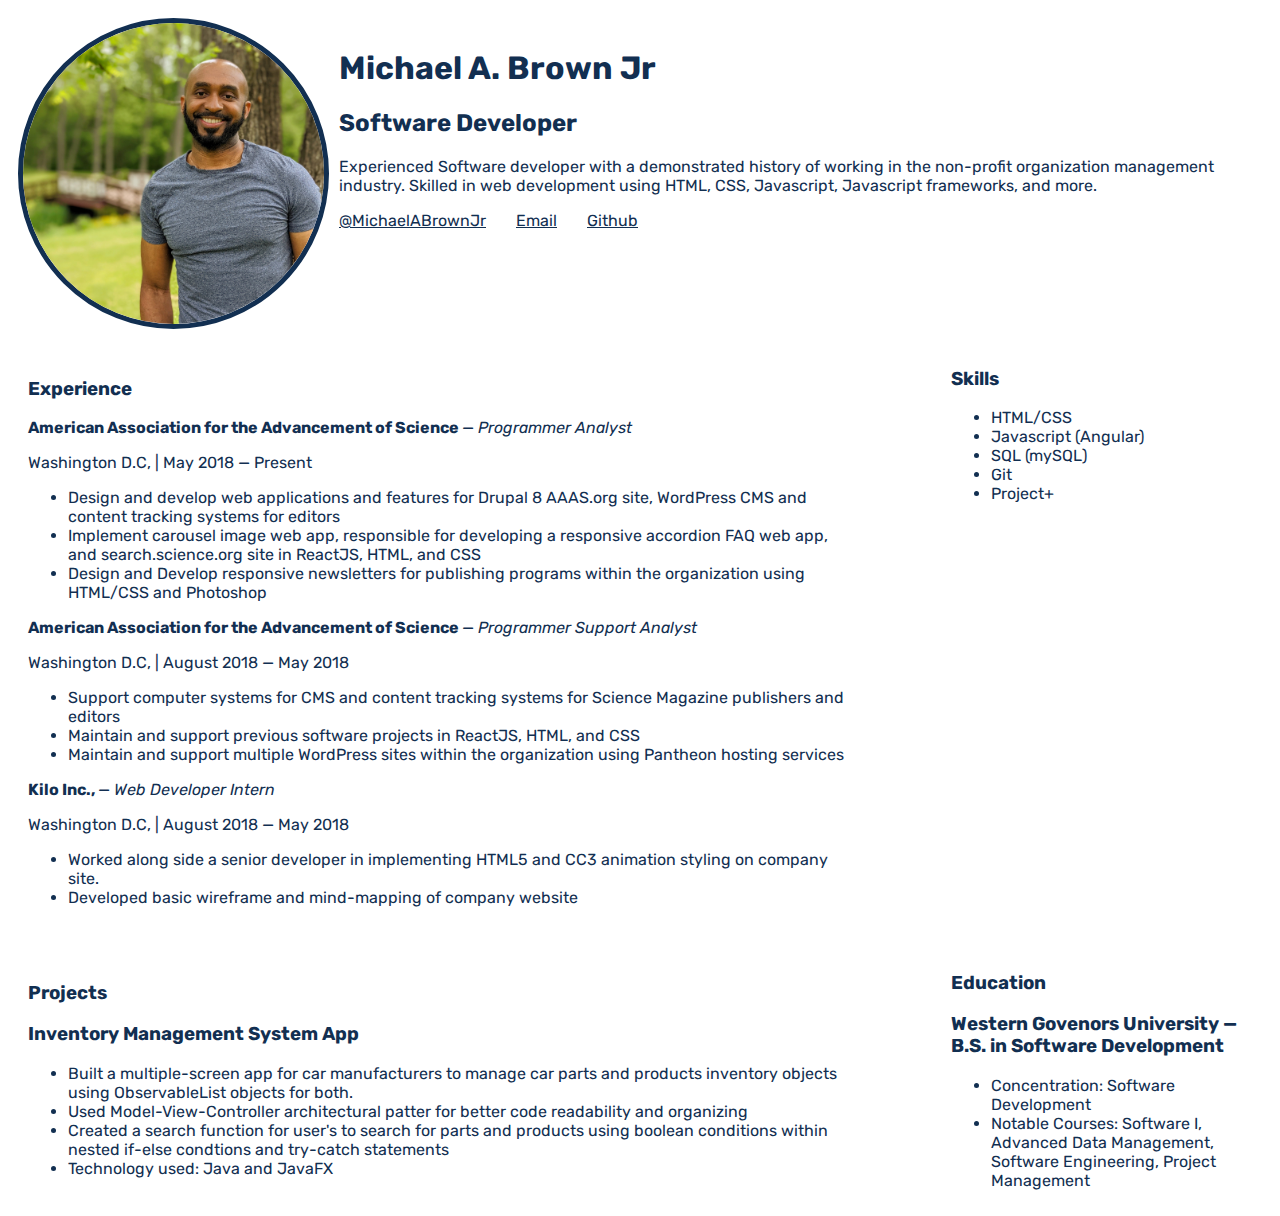
==== resume.html @ 542d010d "Changed the name of file to resume" ====
<!DOCTYPE html>
<html lang="en">
  <head>
    <meta charset="UTF-8" />
    <meta name="viewport" content="width=device-width, initial-scale=1.0" />
    <meta
      name="keywords"
      content="Michael Brown, Porfolio, Web Development, HTML, CSS"
    />
    <meta
      name="description"
      content="Experienced Software developer with a demonstrated history of working in the non-profit organization management industry. Skilled in web development using HTML, CSS, Javascript, Javascript frameworks, and more."
    />
    <link rel="stylesheet" href="/css/style.css" />
    <link rel="preconnect" href="https://fonts.gstatic.com" />
    <link
      href="https://fonts.googleapis.com/css2?family=Rubik&display=swap"
      rel="stylesheet"
    />
    <title>My Porfolio</title>
  </head>
  <body>
    <div id="profile">
      <img id="picture" src="/images/headshot.jpg" alt="A image of me" />
      <div id="bio">
        <h1 id="name">Michael A. Brown Jr</h1>
        <h2>Software Developer</h2>
        <p>
          Experienced Software developer with a demonstrated history of working
          in the non-profit organization management industry. Skilled in web
          development using HTML, CSS, Javascript, Javascript frameworks, and
          more.
        </p>
        <nav>
          <ul id="navbar-bio">
            <li id="social">
              <a href="https://twitter.com/MichaelABrownJr">@MichaelABrownJr</a>
            </li>
            <li id="email">
              <a href="mailto=mikeabrownjr@gmail.com">Email</a>
            </li>
            <li id="github">
              <a href="https://github.com/mabrownjr">Github</a>
            </li>
          </ul>
        </nav>
      </div>
    </div>

    <div id="experienceAndSkills">
      <div id="experience">
        <h3 id="section-title">Experience</h3>
        <div id="currentJob">
          <p>
            <span id="companyName">
              American Association for the Advancement of Science
            </span>
            &mdash; <span id="jobPosition">Programmer Analyst</span>
          </p>
          <p>
            <span id="companyLocation">Washington D.C,</span>
            &vert;
            <span id="companyTime">May 2018 &mdash; Present</span>
          </p>
          <ul id="jobDescription">
            <li>
              Design and develop web applications and features for Drupal 8
              AAAS.org site, WordPress CMS and content tracking systems for
              editors
            </li>
            <li>
              Implement carousel image web app, responsible for developing a
              responsive accordion FAQ web app, and search.science.org site in
              ReactJS, HTML, and CSS
            </li>
            <li>
              Design and Develop responsive newsletters for publishing programs
              within the organization using HTML/CSS and Photoshop
            </li>
          </ul>
        </div>
        <div id="previousJob">
          <p>
            <span id="companyName">
              American Association for the Advancement of Science
            </span>
            &mdash; <span id="jobPosition">Programmer Support Analyst</span>
          </p>
          <p>
            <span id="companyLocation">Washington D.C,</span>
            &vert;
            <span id="companyTime">August 2018 &mdash; May 2018</span>
          </p>
          <ul id="jobDescription">
            <li>
              Support computer systems for CMS and content tracking systems for
              Science Magazine publishers and editors
            </li>
            <li>
              Maintain and support previous software projects in ReactJS, HTML,
              and CSS
            </li>
            <li>
              Maintain and support multiple WordPress sites within the
              organization using Pantheon hosting services
            </li>
          </ul>
        </div>
        <div id="pastJob">
          <p>
            <span id="companyName"> Kilo Inc., </span>
            &mdash;<span id="jobPosition"> Web Developer Intern</span>
          </p>
          <p>
            <span id="companyLocation">Washington D.C,</span>
            &vert;
            <span id="companyTime">August 2018 &mdash; May 2018</span>
          </p>
          <ul id="jobDescription">
            <li>
              Worked along side a senior developer in implementing HTML5 and CC3
              animation styling on company site.
            </li>
            <li>
              Developed basic wireframe and mind-mapping of company website
            </li>
          </ul>
        </div>
      </div>
      <div id="skills">
        <h3 id="section-title">Skills</h3>
        <ul id="listOfSkills">
          <li>HTML/CSS</li>
          <li>Javascript (Angular)</li>
          <li>SQL (mySQL)</li>
          <li>Git</li>
          <li>Project+</li>
        </ul>
      </div>
    </div>
    <div id="projectsAndEducation">
      <div id="projects">
        <h3 id="section-title">Projects</h3>
        <h3 id="projectName">Inventory Management System App</h3>
        <ul id="projectDescription">
          <li>
            Built a multiple-screen app for car manufacturers to manage car
            parts and products inventory objects using ObservableList objects
            for both.
          </li>
          <li>
            Used Model-View-Controller architectural patter for better code
            readability and organizing
          </li>
          <li>
            Created a search function for user's to search for parts and
            products using boolean conditions within nested if-else condtions
            and try-catch statements
          </li>
          <li>Technology used: Java and JavaFX</li>
        </ul>
      </div>
      <div id="education">
        <h3 id="section-title">Education</h3>
        <h3 id="schoolName">
          Western Govenors University
          <span id="major">&mdash; B.S. in Software Development</span>
        </h3>
        <ul id="concentrationAndCourses">
          <li>Concentration: Software Development</li>
          <li>
            Notable Courses: Software I, Advanced Data Management, Software
            Engineering, Project Management
          </li>
        </ul>
      </div>
    </div>
  </body>
</html>
---- css/style.css ----
* {
  box-sizing: border-box;
  font-family: "Rubik", sans-serif;
  color: #122f51;
}

/* For Desktop */
#profile,
#projectsAndEducation,
#experienceAndSkills {
  width: 100%;
  padding: 10px;
  float: left;
}
#picture {
  border-radius: 100%;
  width: 25%;
  float: left;
  border-style: solid;
  border-width: 5px;
  border-color: #122f51;
}
#bio {
  width: 75%;
  float: right;
  padding: 10px;
}

#navbar-bio {
  list-style-type: none;
  width: 100%;
  padding: 0%;
}

#navbar-bio li {
  display: block;
  padding: 0px 30px 0 0px;
  float: left;
}

#experience,
#projects {
  width: 75%;
  float: left;
  padding: 10px 100px 10px 10px;
}

#skills,
#education {
  width: 25%;
  float: right;
}

#companyName {
  font-weight: bold;
}
#jobPosition {
  font-style: italic;
}

/*For mobile*/
@media only screen and (max-width: 500px) {
  #bio,
  #experience,
  #skills,
  #projects,
  #education {
    width: 100%;
  }
  #picture {
    width: 30%;
  }
  #navbar-bio {
    width: 50%;
  }
  #section-title {
    font-size: 30px;
    margin: 0;
  }
  #experience,
  #projects {
    padding: 0px 10px 0px 0px;
  }
}
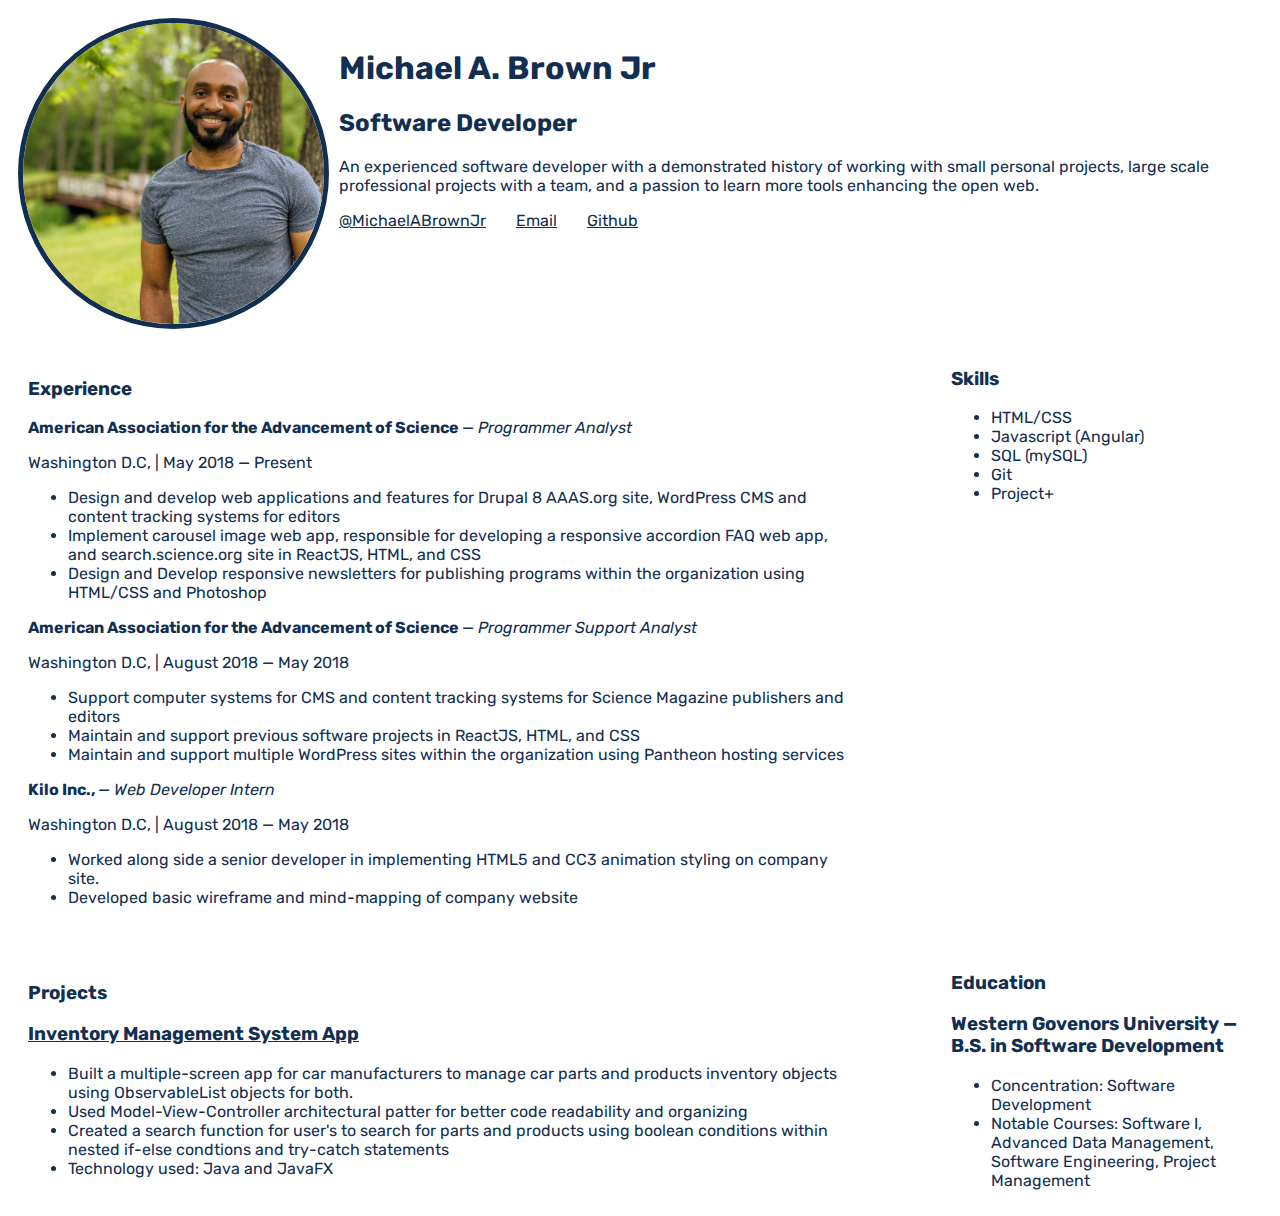
==== commit 84732c26: "Changed intro, mail, and projects" ====
--- a/resume.html
+++ b/resume.html
@@ -17,7 +17,7 @@
       href="https://fonts.googleapis.com/css2?family=Rubik&display=swap"
       rel="stylesheet"
     />
-    <title>My Porfolio</title>
+    <title>My Resume</title>
   </head>
   <body>
     <div id="profile">
@@ -26,10 +26,9 @@
         <h1 id="name">Michael A. Brown Jr</h1>
         <h2>Software Developer</h2>
         <p>
-          Experienced Software developer with a demonstrated history of working
-          in the non-profit organization management industry. Skilled in web
-          development using HTML, CSS, Javascript, Javascript frameworks, and
-          more.
+          An experienced software developer with a demonstrated history of working
+          with small personal projects, large scale professional projects with a team, 
+          and a passion to learn more tools enhancing the open web.
         </p>
         <nav>
           <ul id="navbar-bio">
@@ -37,7 +36,7 @@
               <a href="https://twitter.com/MichaelABrownJr">@MichaelABrownJr</a>
             </li>
             <li id="email">
-              <a href="mailto=mikeabrownjr@gmail.com">Email</a>
+              <a href="#">Email</a>
             </li>
             <li id="github">
               <a href="https://github.com/mabrownjr">Github</a>
@@ -141,7 +140,7 @@
     <div id="projectsAndEducation">
       <div id="projects">
         <h3 id="section-title">Projects</h3>
-        <h3 id="projectName">Inventory Management System App</h3>
+        <h3 id="projectName"><a href="https://github.com/mabrownjr/WGU-C482.git">Inventory Management System App</a></h3>
         <ul id="projectDescription">
           <li>
             Built a multiple-screen app for car manufacturers to manage car
